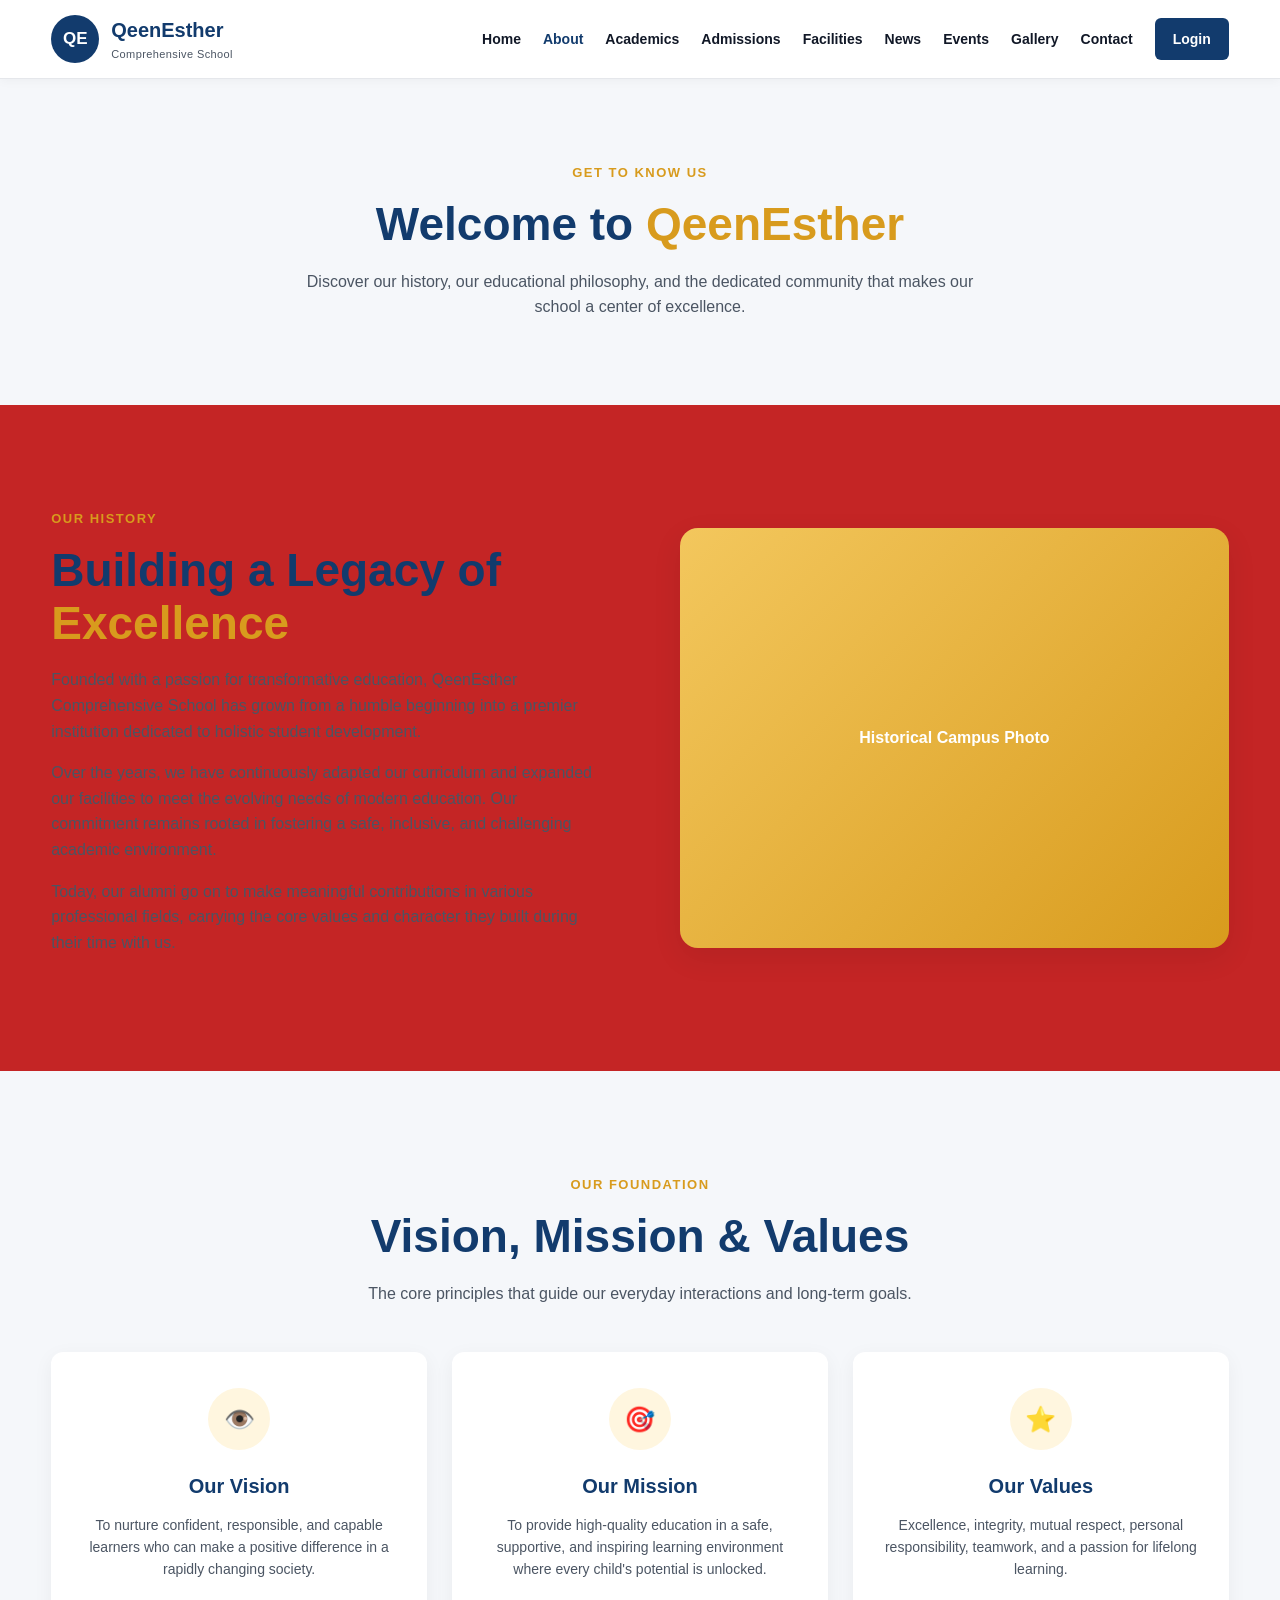
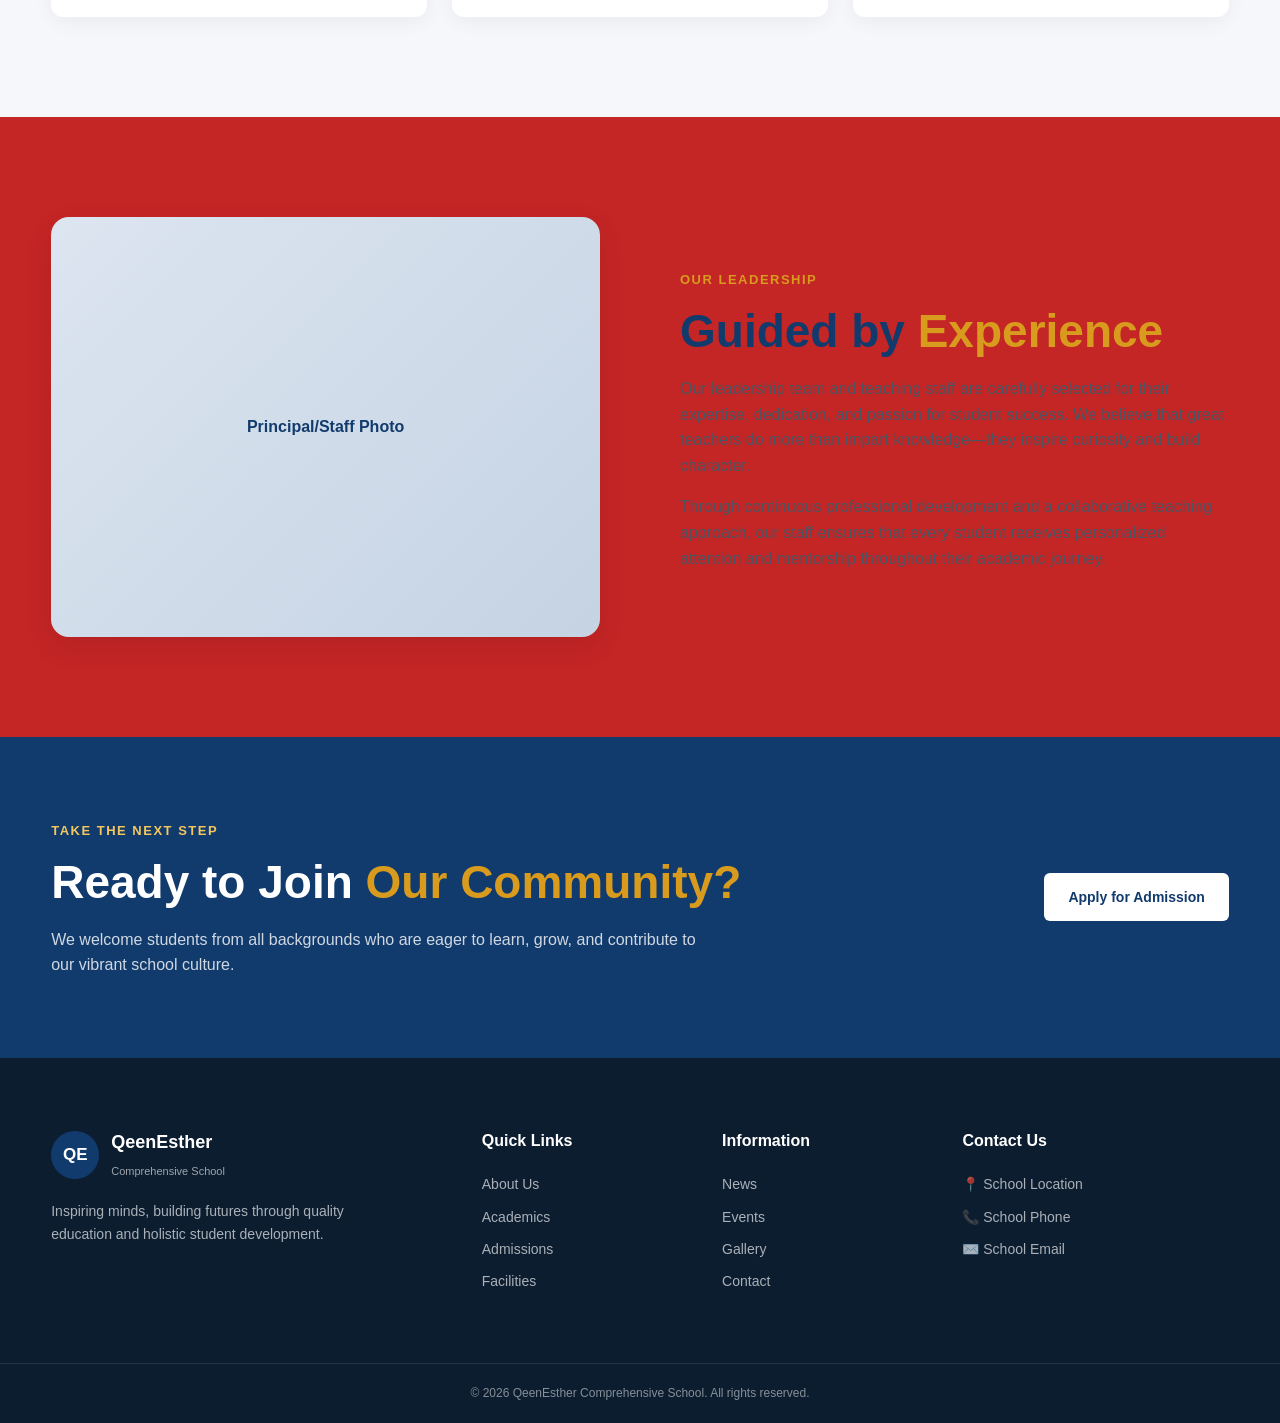
==== Client/about.html @ 9629a6c0 "My first paying project" ====
<!DOCTYPE html>
<html lang="en">
<head>
    <meta charset="UTF-8">
    <meta name="viewport" content="width=device-width, initial-scale=1.0">
    <meta name="description" content="About QeenEsther Comprehensive School - Learn about our history, mission, and core values.">
    
    <title>About Us - QueenEsther Comprehensive School</title>

    <!-- Connected using the correct relative path -->
    <link rel="stylesheet" href="../css/style.css">
</head>
<body>

    <!-- =========================
         HEADER / NAVIGATION
    ========================== -->
    <header class="site-header">
        <div class="container navbar">
            <a href="index.html" class="logo">
                <div class="logo-placeholder">QE</div>
                <div class="school-name">
                    <span>QeenEsther</span>
                    <small>Comprehensive School</small>
                </div>
            </a>

            <button class="menu-toggle" id="menuToggle" aria-label="Open navigation menu" aria-expanded="false">
                ☰
            </button>

            <nav class="nav-menu" id="navMenu">
                <a href="index.html">Home</a>
                <a href="about.html" class="active">About</a>
                <a href="academics.html">Academics</a>
                <a href="admissions.html">Admissions</a>
                <a href="facilities.html">Facilities</a>
                <a href="news.html">News</a>
                <a href="events.html">Events</a>
                <a href="gallery.html">Gallery</a>
                <a href="contact.html">Contact</a>
                <a href="#" class="login-button">Login</a>
            </nav>
        </div>
    </header>

    <!-- =========================
         MAIN CONTENT
    ========================== -->
    <main>

        <!-- PAGE HEADER -->
        <section class="section" style="background: var(--light); padding-top: 80px; padding-bottom: 40px;">
            <div class="container">
                <div class="section-heading center">
                    <span class="section-label">GET TO KNOW US</span>
                    <h2>
                        Welcome to <span>QeenEsther</span>
                    </h2>
                    <p>Discover our history, our educational philosophy, and the dedicated community that makes our school a center of excellence.</p>
                </div>
            </div>
        </section>

        <!-- OUR HISTORY -->
        <section class="section">
            <div class="container two-column">
                <div class="section-content">
                    <span class="section-label">OUR HISTORY</span>
                    <h2>
                        Building a Legacy of <span>Excellence</span>
                    </h2>
                    <p>
                        Founded with a passion for transformative education, QeenEsther Comprehensive School has grown from a humble beginning into a premier institution dedicated to holistic student development. 
                    </p>
                    <p>
                        Over the years, we have continuously adapted our curriculum and expanded our facilities to meet the evolving needs of modern education. Our commitment remains rooted in fostering a safe, inclusive, and challenging academic environment.
                    </p>
                    <p>
                        Today, our alumni go on to make meaningful contributions in various professional fields, carrying the core values and character they built during their time with us.
                    </p>
                </div>

                <div class="section-image">
                    <div class="image-placeholder large" style="background: linear-gradient(135deg, #f3c75d, #d89b1d); color: var(--white);">
                        <span>Historical Campus Photo</span>
                    </div>
                </div>
            </div>
        </section>

        <!-- VISION, MISSION & VALUES (Reused from index) -->
        <section class="section vision-section">
            <div class="container">
                <div class="section-heading center">
                    <span class="section-label">OUR FOUNDATION</span>
                    <h2>Vision, Mission & Values</h2>
                    <p>The core principles that guide our everyday interactions and long-term goals.</p>
                </div>

                <div class="values-grid">
                    <article class="value-card">
                        <div class="value-icon">👁️</div>
                        <h3>Our Vision</h3>
                        <p>To nurture confident, responsible, and capable learners who can make a positive difference in a rapidly changing society.</p>
                    </article>

                    <article class="value-card">
                        <div class="value-icon">🎯</div>
                        <h3>Our Mission</h3>
                        <p>To provide high-quality education in a safe, supportive, and inspiring learning environment where every child's potential is unlocked.</p>
                    </article>

                    <article class="value-card">
                        <div class="value-icon">⭐</div>
                        <h3>Our Values</h3>
                        <p>Excellence, integrity, mutual respect, personal responsibility, teamwork, and a passion for lifelong learning.</p>
                    </article>
                </div>
            </div>
        </section>

        <!-- LEADERSHIP / STAFF -->
        <section class="section">
            <div class="container two-column">
                <div class="section-image">
                    <div class="image-placeholder large">
                        <span>Principal/Staff Photo</span>
                    </div>
                </div>

                <div class="section-content">
                    <span class="section-label">OUR LEADERSHIP</span>
                    <h2>
                        Guided by <span>Experience</span>
                    </h2>
                    <p>
                        Our leadership team and teaching staff are carefully selected for their expertise, dedication, and passion for student success. We believe that great teachers do more than impart knowledge—they inspire curiosity and build character.
                    </p>
                    <p>
                        Through continuous professional development and a collaborative teaching approach, our staff ensures that every student receives personalized attention and mentorship throughout their academic journey.
                    </p>
                </div>
            </div>
        </section>

        <!-- CALL TO ACTION -->
        <section class="cta-section">
            <div class="container cta-content">
                <div>
                    <span class="section-label">TAKE THE NEXT STEP</span>
                    <h2>
                        Ready to Join <span>Our Community?</span>
                    </h2>
                    <p>
                        We welcome students from all backgrounds who are eager to learn, grow, and contribute to our vibrant school culture.
                    </p>
                </div>
                <a href="admissions.html" class="btn btn-light">
                    Apply for Admission
                </a>
            </div>
        </section>

    </main>

    <!-- =========================
         FOOTER
    ========================== -->
    <footer class="site-footer">
        <div class="container footer-grid">
            <div class="footer-about">
                <div class="footer-logo">
                    <div class="logo-placeholder">QE</div>
                    <div>
                        <strong>QeenEsther</strong>
                        <small>Comprehensive School</small>
                    </div>
                </div>
                <p>Inspiring minds, building futures through quality education and holistic student development.</p>
            </div>

            <div class="footer-column">
                <h3>Quick Links</h3>
                <a href="about.html">About Us</a>
                <a href="academics.html">Academics</a>
                <a href="admissions.html">Admissions</a>
                <a href="facilities.html">Facilities</a>
            </div>

            <div class="footer-column">
                <h3>Information</h3>
                <a href="news.html">News</a>
                <a href="events.html">Events</a>
                <a href="gallery.html">Gallery</a>
                <a href="contact.html">Contact</a>
            </div>

            <div class="footer-column">
                <h3>Contact Us</h3>
                <p>📍 School Location</p>
                <p>📞 School Phone</p>
                <p>✉️ School Email</p>
            </div>
        </div>

        <div class="footer-bottom">
            <div class="container">
                <p>© 2026 QeenEsther Comprehensive School. All rights reserved.</p>
            </div>
        </div>
    </footer>

    <!-- Connected using the correct relative path -->
    <script src="../js/main.js"></script>
</body>
</html>
---- css/style.css ----
/* =========================================
   QEENESTHER COMPREHENSIVE SCHOOL
   MAIN STYLESHEET
========================================= */


/* =========================================
   1. RESET & GLOBAL SETTINGS
========================================= */

* {
    margin: 0;
    padding: 0;
    box-sizing: border-box;
}

html {
    scroll-behavior: smooth;
}

body {
    font-family: Arial, Helvetica, sans-serif;
    line-height: 1.6;
    color: #1f2937;
    background: #c42525;
}

a {
    text-decoration: none;
    color: inherit;
}

img {
    max-width: 100%;
    display: block;
}

button {
    font: inherit;
}


/* =========================================
   2. DESIGN VARIABLES
========================================= */

:root {
    --primary: #123b6d;
    --primary-dark: #0b2a4d;
    --secondary: #d89b1d;
    --secondary-dark: #b47d0f;

    --dark: #111827;
    --text: #4b5563;
    --light: #f5f7fa;
    --white: #ffffff;
    --border: #e5e7eb;

    --container: 1180px;

    --shadow: 0 10px 30px rgba(0, 0, 0, 0.08);

    --radius: 12px;

    --transition: 0.3s ease;
}


/* =========================================
   3. REUSABLE CONTAINER
========================================= */

.container {
    width: min(92%, var(--container));
    margin: 0 auto;
}


/* =========================================
   4. HEADER
========================================= */

.site-header {
    position: sticky;
    top: 0;
    z-index: 1000;

    background: var(--white);

    border-bottom: 1px solid var(--border);

    box-shadow: 0 2px 10px rgba(0, 0, 0, 0.04);
}

.navbar {
    min-height: 78px;

    display: flex;
    align-items: center;
    justify-content: space-between;
    gap: 30px;
}


/* Logo */

.logo {
    display: flex;
    align-items: center;
    gap: 12px;

    flex-shrink: 0;
}

.logo-placeholder {
    width: 48px;
    height: 48px;

    display: flex;
    align-items: center;
    justify-content: center;

    background: var(--primary);
    color: var(--white);

    border-radius: 50%;

    font-weight: 700;
    font-size: 17px;
}

.school-name {
    display: flex;
    flex-direction: column;
}

.school-name span {
    color: var(--primary);

    font-size: 20px;
    font-weight: 800;
}

.school-name small {
    color: var(--text);

    font-size: 11px;
    letter-spacing: 0.4px;
}


/* Navigation */

.nav-menu {
    display: flex;
    align-items: center;
    gap: 22px;
}

.nav-menu a {
    color: var(--dark);

    font-size: 14px;
    font-weight: 600;

    transition: color var(--transition);
}

.nav-menu a:hover,
.nav-menu a.active {
    color: var(--primary);
}

.nav-menu .login-button {
    padding: 10px 18px;

    background: var(--primary);
    color: var(--white);

    border-radius: 6px;
}

.nav-menu .login-button:hover {
    background: var(--primary-dark);
    color: var(--white);
}


/* Mobile menu button */

.menu-toggle {
    display: none;

    border: none;
    background: transparent;

    color: var(--primary);

    font-size: 28px;

    cursor: pointer;
}


/* =========================================
   5. HERO SECTION
========================================= */

.hero {
    min-height: 650px;

    display: flex;
    align-items: center;

    background:
        linear-gradient(
            90deg,
            #f4f7fb 0%,
            #f4f7fb 55%,
            #e9eff7 100%
        );
}

.hero-content {
    display: grid;
    grid-template-columns: 1fr 1fr;

    align-items: center;

    gap: 70px;

    padding: 80px 0;
}

.hero-text {
    max-width: 620px;
}

.hero-label,
.section-label {
    display: inline-block;

    margin-bottom: 14px;

    color: var(--secondary);

    font-size: 13px;
    font-weight: 800;

    letter-spacing: 1.5px;
}

.hero h1 {
    margin-bottom: 22px;

    color: var(--primary);

    font-size: clamp(42px, 5vw, 68px);
    line-height: 1.05;

    letter-spacing: -1.5px;
}

.hero h1 span,
.section-content h2 span,
.section-heading h2 span,
.cta-content h2 span {
    color: var(--secondary);
}

.hero p {
    max-width: 570px;

    margin-bottom: 32px;

    color: var(--text);

    font-size: 18px;
}


/* Hero buttons */

.hero-buttons {
    display: flex;
    flex-wrap: wrap;
    gap: 14px;
}

.btn {
    display: inline-flex;

    align-items: center;
    justify-content: center;

    min-height: 48px;

    padding: 0 24px;

    border-radius: 6px;

    font-size: 14px;
    font-weight: 700;

    transition:
        transform var(--transition),
        background var(--transition);
}

.btn:hover {
    transform: translateY(-2px);
}

.btn-primary {
    background: var(--primary);
    color: var(--white);
}

.btn-primary:hover {
    background: var(--primary-dark);
}

.btn-secondary {
    background: var(--white);
    color: var(--primary);

    border: 1px solid var(--primary);
}

.btn-secondary:hover {
    background: var(--primary);
    color: var(--white);
}

.btn-light {
    background: var(--white);
    color: var(--primary);
}

.btn-light:hover {
    background: #f0f0f0;
}


/* Hero image */

.hero-image {
    display: flex;
    justify-content: center;
}

.image-placeholder {
    width: 100%;
    min-height: 430px;

    display: flex;
    align-items: center;
    justify-content: center;

    background:
        linear-gradient(
            135deg,
            #dce5f0,
            #c5d3e3
        );

    border-radius: 18px;

    color: var(--primary);

    font-weight: 700;

    box-shadow: var(--shadow);
}

.image-placeholder.large {
    min-height: 420px;
}


/* =========================================
   6. QUICK INFORMATION
========================================= */

.quick-info {
    position: relative;

    margin-top: -40px;

    z-index: 5;
}

.quick-info-grid {
    display: grid;
    grid-template-columns: repeat(3, 1fr);

    background: var(--white);

    border-radius: var(--radius);

    box-shadow: var(--shadow);

    overflow: hidden;
}

.info-card {
    display: flex;
    align-items: center;

    gap: 16px;

    padding: 28px;

    border-right: 1px solid var(--border);
}

.info-card:last-child {
    border-right: none;
}

.info-icon {
    width: 52px;
    height: 52px;

    flex-shrink: 0;

    display: flex;
    align-items: center;
    justify-content: center;

    background: #edf3fa;

    border-radius: 50%;

    font-size: 22px;
}

.info-card h3 {
    margin-bottom: 4px;

    color: var(--primary);

    font-size: 16px;
}

.info-card p {
    color: var(--text);

    font-size: 13px;
}


/* =========================================
   7. GENERAL SECTIONS
========================================= */

.section {
    padding: 100px 0;
}

.two-column {
    display: grid;

    grid-template-columns: 1fr 1fr;

    align-items: center;

    gap: 80px;
}

.section-content h2,
.section-heading h2,
.cta-content h2 {
    margin-bottom: 18px;

    color: var(--primary);

    font-size: clamp(32px, 4vw, 46px);

    line-height: 1.15;
}

.section-content p,
.section-heading p {
    margin-bottom: 16px;

    color: var(--text);

    font-size: 16px;
}

.text-link {
    display: inline-block;

    margin-top: 12px;

    color: var(--primary);

    font-size: 14px;
    font-weight: 800;

    transition: color var(--transition);
}

.text-link:hover {
    color: var(--secondary);
}


/* =========================================
   8. VISION / MISSION
========================================= */

.vision-section {
    background: var(--light);
}

.section-heading {
    margin-bottom: 45px;
}

.section-heading.center {
    max-width: 700px;

    margin-left: auto;
    margin-right: auto;

    text-align: center;
}

.values-grid {
    display: grid;

    grid-template-columns: repeat(3, 1fr);

    gap: 25px;
}

.value-card {
    padding: 36px 30px;

    background: var(--white);

    border-radius: var(--radius);

    box-shadow: 0 5px 20px rgba(0, 0, 0, 0.05);

    text-align: center;

    transition:
        transform var(--transition),
        box-shadow var(--transition);
}

.value-card:hover {
    transform: translateY(-6px);

    box-shadow: var(--shadow);
}

.value-icon {
    width: 62px;
    height: 62px;

    margin: 0 auto 20px;

    display: flex;
    align-items: center;
    justify-content: center;

    background: #fff6df;

    border-radius: 50%;

    font-size: 25px;
}

.value-card h3 {
    margin-bottom: 12px;

    color: var(--primary);

    font-size: 20px;
}

.value-card p {
    color: var(--text);

    font-size: 14px;
}


/* =========================================
   9. ACADEMICS
========================================= */

.academics-preview {
    background: var(--white);
}

.program-grid {
    display: grid;

    grid-template-columns: repeat(3, 1fr);

    gap: 25px;
}

.program-card {
    position: relative;

    padding: 35px 30px;

    background: var(--white);

    border: 1px solid var(--border);

    border-radius: var(--radius);

    transition:
        transform var(--transition),
        box-shadow var(--transition);
}

.program-card:hover {
    transform: translateY(-5px);

    box-shadow: var(--shadow);
}

.program-number {
    margin-bottom: 25px;

    color: var(--secondary);

    font-size: 14px;
    font-weight: 800;
}

.program-card h3 {
    margin-bottom: 12px;

    color: var(--primary);

    font-size: 20px;
}

.program-card p {
    margin-bottom: 20px;

    color: var(--text);

    font-size: 14px;
}

.program-card a,
.news-card a {
    color: var(--primary);

    font-size: 14px;
    font-weight: 800;
}

.program-card a:hover,
.news-card a:hover {
    color: var(--secondary);
}


/* =========================================
   10. NEWS
========================================= */

.news-section {
    background: var(--light);
}

.split-heading {
    display: flex;

    align-items: flex-end;
    justify-content: space-between;

    gap: 30px;
}

.news-grid {
    display: grid;

    grid-template-columns: repeat(2, 1fr);

    gap: 30px;
}

.news-card {
    background: var(--white);

    border-radius: var(--radius);

    overflow: hidden;

    box-shadow: 0 5px 20px rgba(0, 0, 0, 0.04);
}

.news-image {
    min-height: 220px;

    display: flex;
    align-items: center;
    justify-content: center;

    background:
        linear-gradient(
            135deg,
            #dce5f0,
            #c5d3e3
        );

    color: var(--primary);

    font-weight: 700;
}

.news-content {
    padding: 28px;
}

.news-date {
    color: var(--secondary);

    font-size: 11px;
    font-weight: 800;

    letter-spacing: 1px;
}

.news-content h3 {
    margin: 10px 0;

    color: var(--primary);

    font-size: 22px;
}

.news-content p {
    margin-bottom: 18px;

    color: var(--text);

    font-size: 14px;
}


/* =========================================
   11. CALL TO ACTION
========================================= */

.cta-section {
    padding: 80px 0;

    background: var(--primary);

    color: var(--white);
}

.cta-content {
    display: flex;

    align-items: center;
    justify-content: space-between;

    gap: 40px;
}

.cta-content .section-label {
    color: #f3c75d;
}

.cta-content h2 {
    color: var(--white);
}

.cta-content p {
    max-width: 650px;

    color: rgba(255, 255, 255, 0.8);
}


/* =========================================
   12. FOOTER
========================================= */

.site-footer {
    background: #0c1d30;

    color: var(--white);
}

.footer-grid {
    display: grid;

    grid-template-columns: 2fr 1fr 1fr 1.4fr;

    gap: 50px;

    padding: 70px 0;
}

.footer-logo {
    display: flex;

    align-items: center;

    gap: 12px;

    margin-bottom: 18px;
}

.footer-logo strong {
    display: block;

    font-size: 18px;
}

.footer-logo small {
    color: rgba(255, 255, 255, 0.6);

    font-size: 11px;
}

.footer-about p {
    max-width: 350px;

    color: rgba(255, 255, 255, 0.65);

    font-size: 14px;
}

.footer-column {
    display: flex;

    flex-direction: column;

    gap: 10px;
}

.footer-column h3 {
    margin-bottom: 10px;

    font-size: 16px;
}

.footer-column a,
.footer-column p {
    color: rgba(255, 255, 255, 0.65);

    font-size: 14px;
}

.footer-column a:hover {
    color: var(--secondary);
}

.footer-bottom {
    padding: 20px 0;

    border-top: 1px solid rgba(255, 255, 255, 0.1);
}

.footer-bottom p {
    color: rgba(255, 255, 255, 0.5);

    font-size: 12px;

    text-align: center;
}


/* =========================================
   13. TABLET
========================================= */

@media (max-width: 1000px) {

    .nav-menu {
        gap: 14px;
    }

    .nav-menu a {
        font-size: 13px;
    }

    .hero-content {
        gap: 40px;
    }

    .two-column {
        gap: 45px;
    }

    .footer-grid {
        grid-template-columns: 1fr 1fr;
    }
}


/* =========================================
   14. MOBILE NAVIGATION
========================================= */

@media (max-width: 800px) {

    .menu-toggle {
        display: block;
    }

    .nav-menu {
        position: absolute;

        top: 78px;
        left: 0;
        right: 0;

        display: none;

        flex-direction: column;
        align-items: stretch;

        padding: 20px;

        background: var(--white);

        border-top: 1px solid var(--border);

        box-shadow: var(--shadow);
    }

    .nav-menu.open {
        display: flex;
    }

    .nav-menu a {
        padding: 10px 5px;
    }

    .nav-menu .login-button {
        text-align: center;
    }

    .hero-content {
        grid-template-columns: 1fr;

        padding: 60px 0;
    }

    .hero {
        min-height: auto;
    }

    .hero-image {
        order: -1;
    }

    .image-placeholder {
        min-height: 300px;
    }

    .quick-info {
        margin-top: 0;

        padding: 20px 0;
    }

    .quick-info-grid {
        grid-template-columns: 1fr;
    }

    .info-card {
        border-right: none;

        border-bottom: 1px solid var(--border);
    }

    .info-card:last-child {
        border-bottom: none;
    }

    .two-column {
        grid-template-columns: 1fr;
    }

    .section-image {
        order: -1;
    }

    .values-grid,
    .program-grid {
        grid-template-columns: 1fr;
    }

    .news-grid {
        grid-template-columns: 1fr;
    }

    .split-heading {
        align-items: flex-start;

        flex-direction: column;
    }

    .cta-content {
        flex-direction: column;

        align-items: flex-start;
    }
}


/* =========================================
   15. SMALL PHONES
========================================= */

@media (max-width: 500px) {

    .navbar {
        min-height: 70px;
    }

    .school-name span {
        font-size: 17px;
    }

    .school-name small {
        font-size: 9px;
    }

    .logo-placeholder {
        width: 42px;
        height: 42px;
    }

    .hero h1 {
        font-size: 40px;
    }

    .hero p {
        font-size: 16px;
    }

    .hero-buttons {
        flex-direction: column;
    }

    .btn {
        width: 100%;
    }

    .section {
        padding: 70px 0;
    }

    .footer-grid {
        grid-template-columns: 1fr;
    }
}
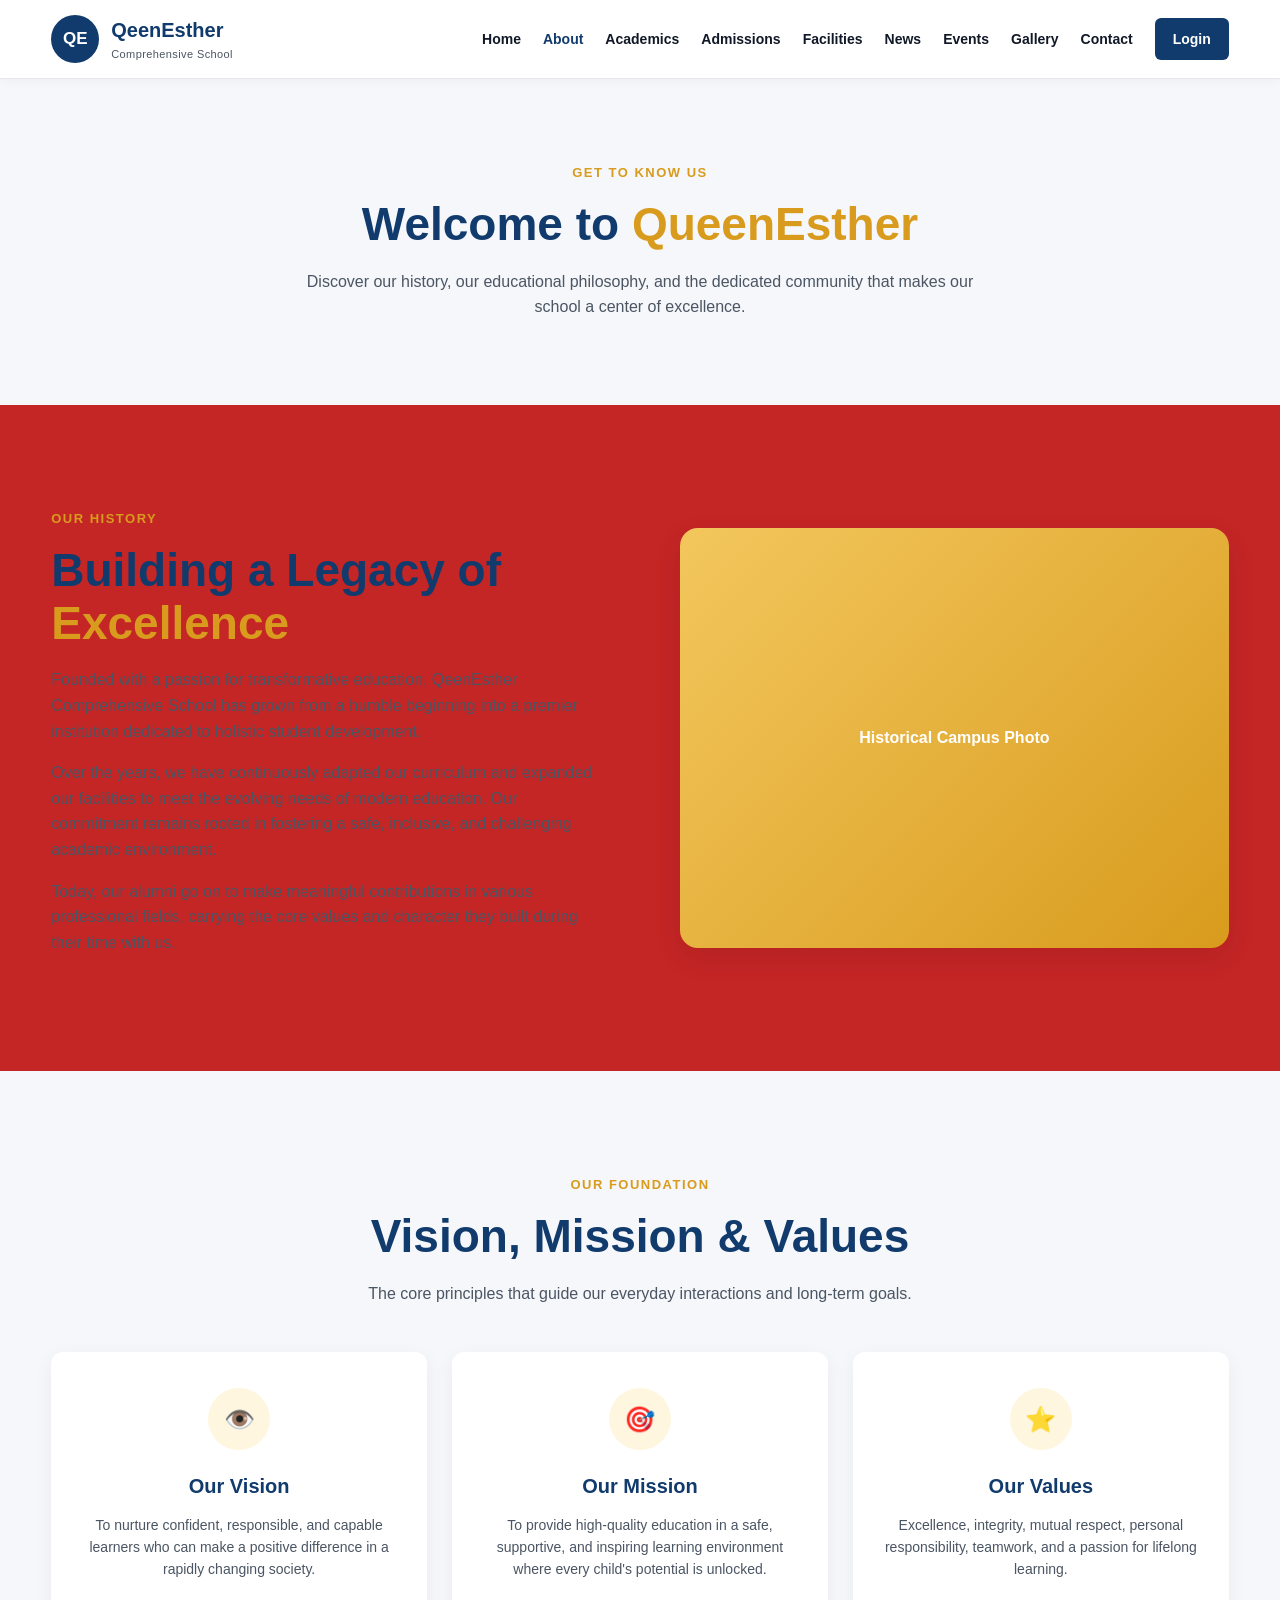
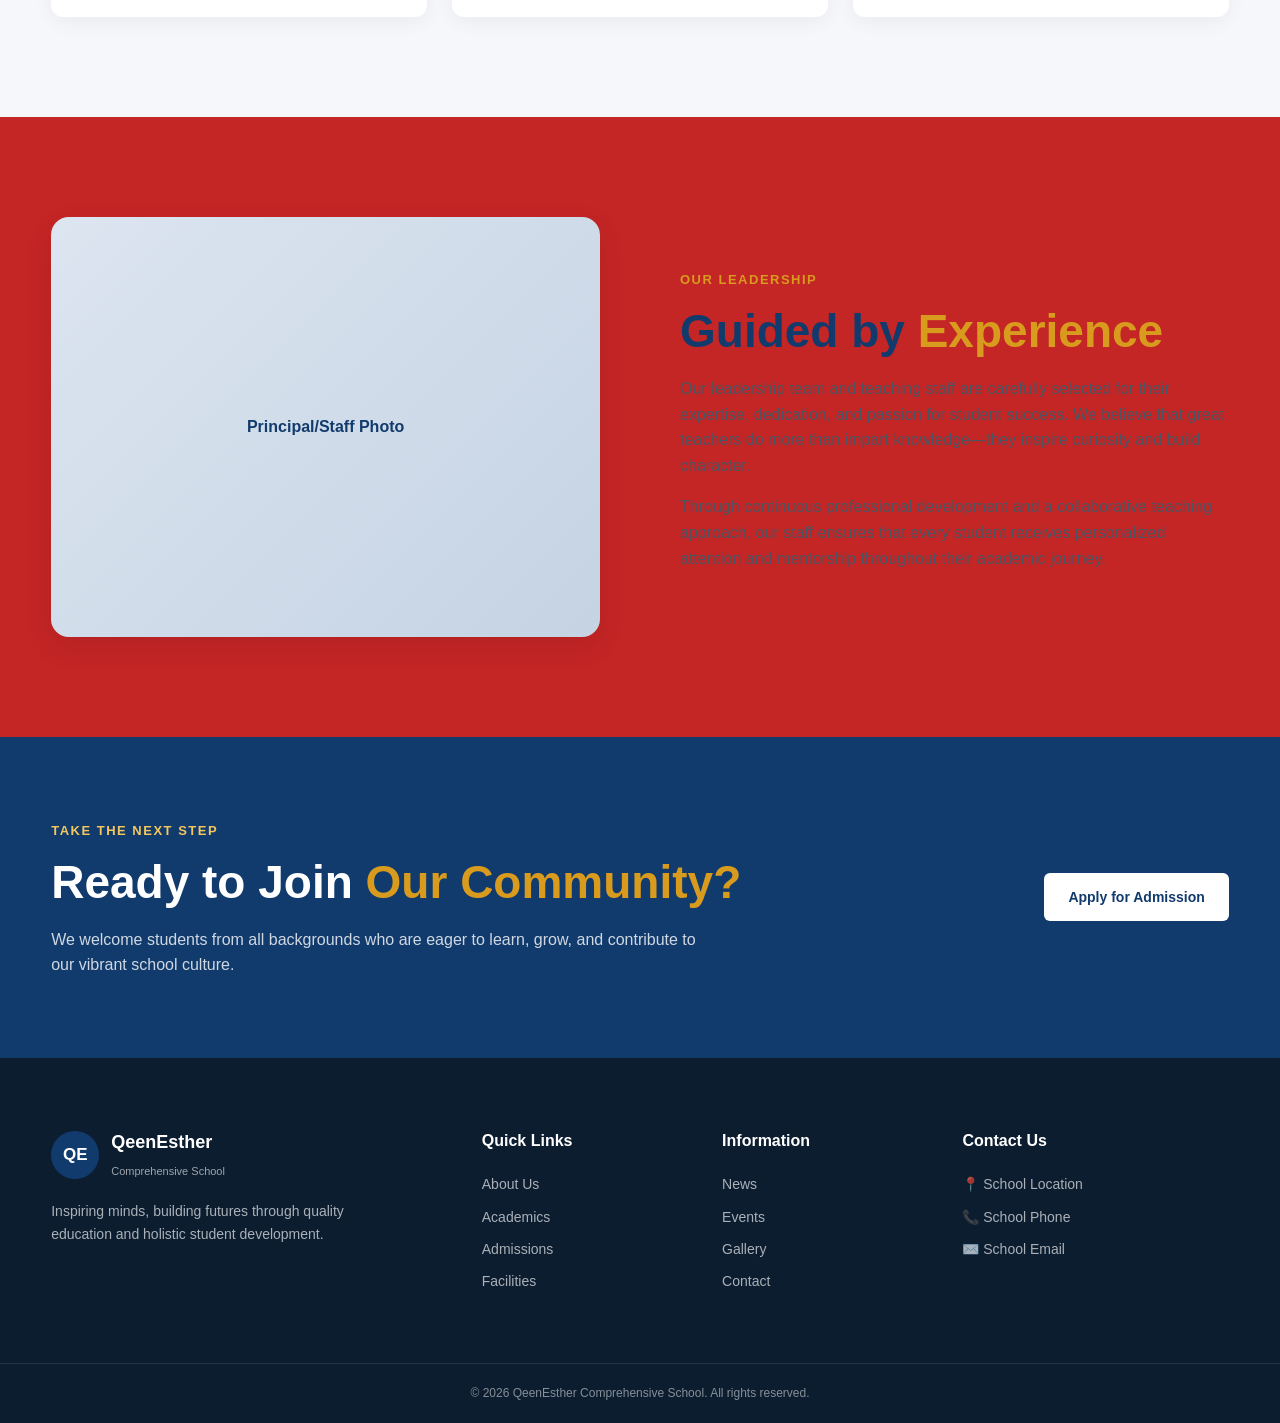
==== commit a6aa6421: "changed spelling of queen esther" ====
--- a/Client/about.html
+++ b/Client/about.html
@@ -55,7 +55,7 @@
                 <div class="section-heading center">
                     <span class="section-label">GET TO KNOW US</span>
                     <h2>
-                        Welcome to <span>QeenEsther</span>
+                        Welcome to <span>QueenEsther</span>
                     </h2>
                     <p>Discover our history, our educational philosophy, and the dedicated community that makes our school a center of excellence.</p>
                 </div>
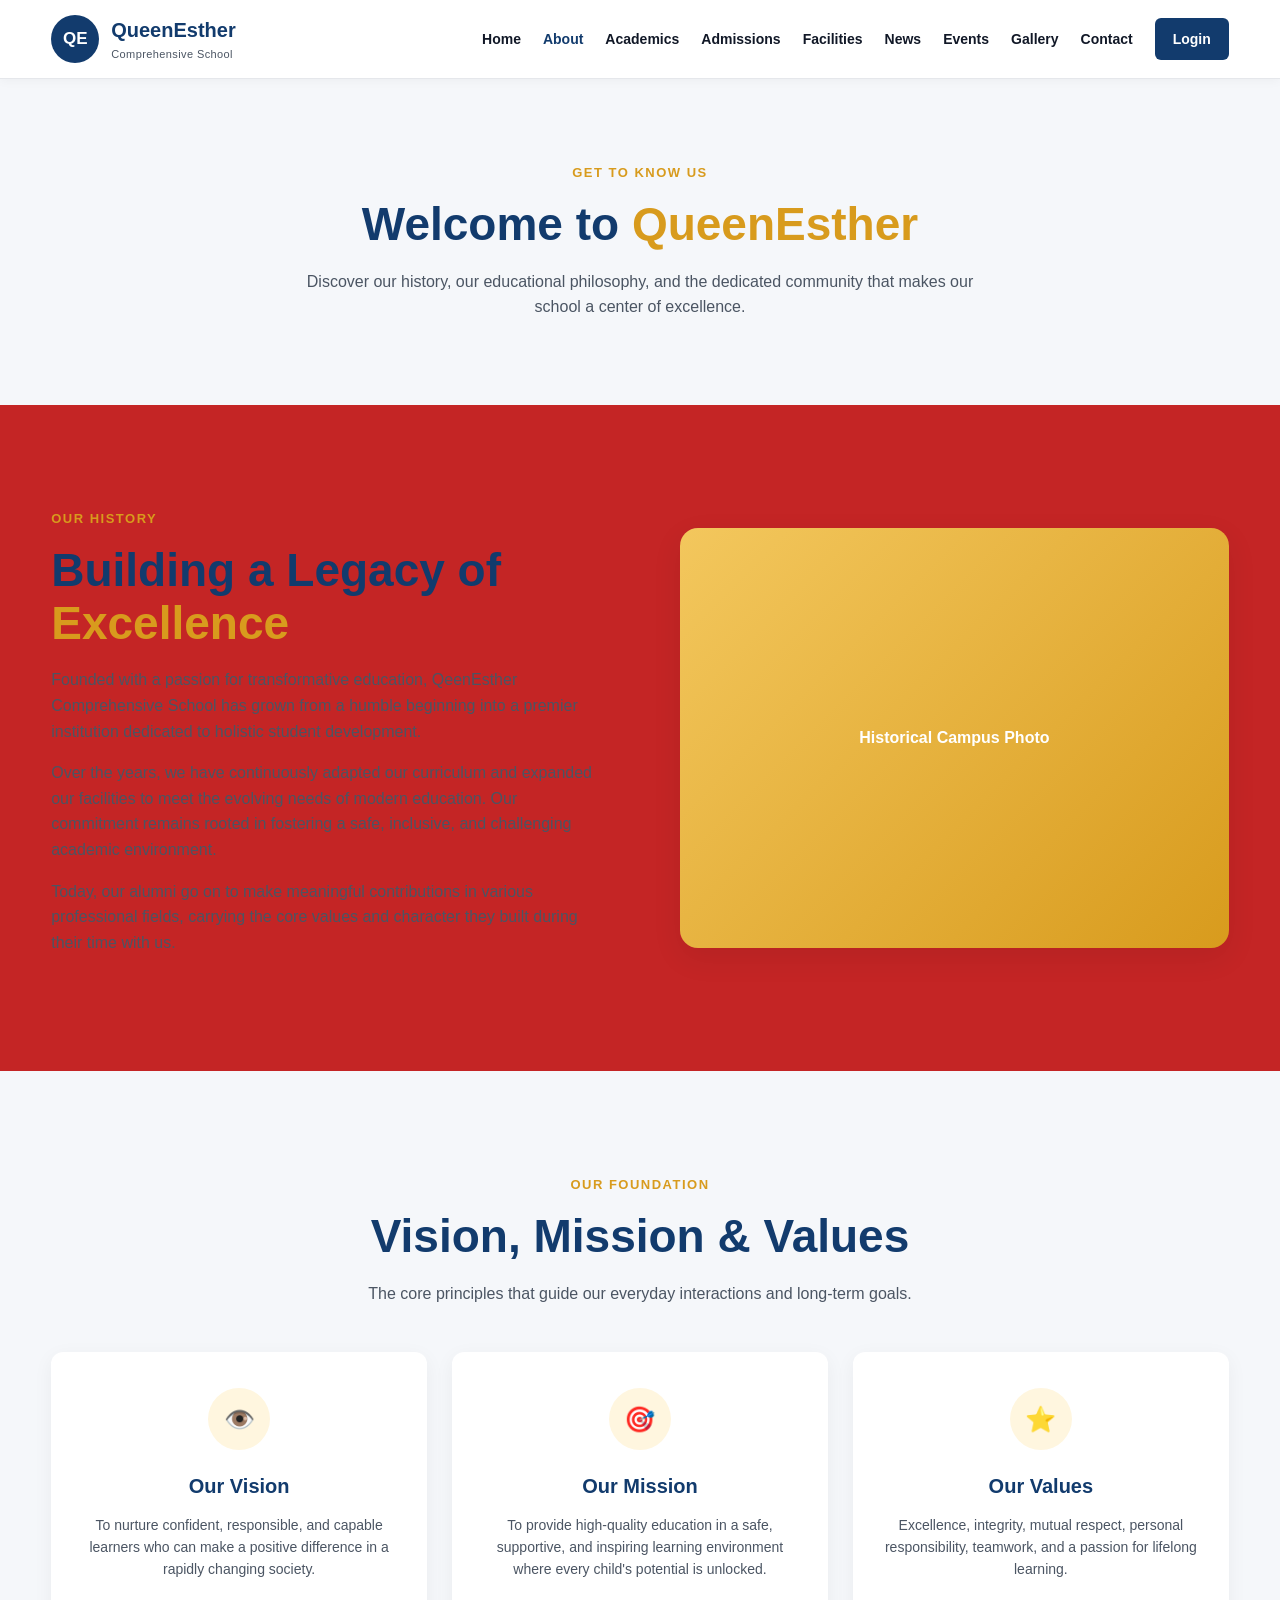
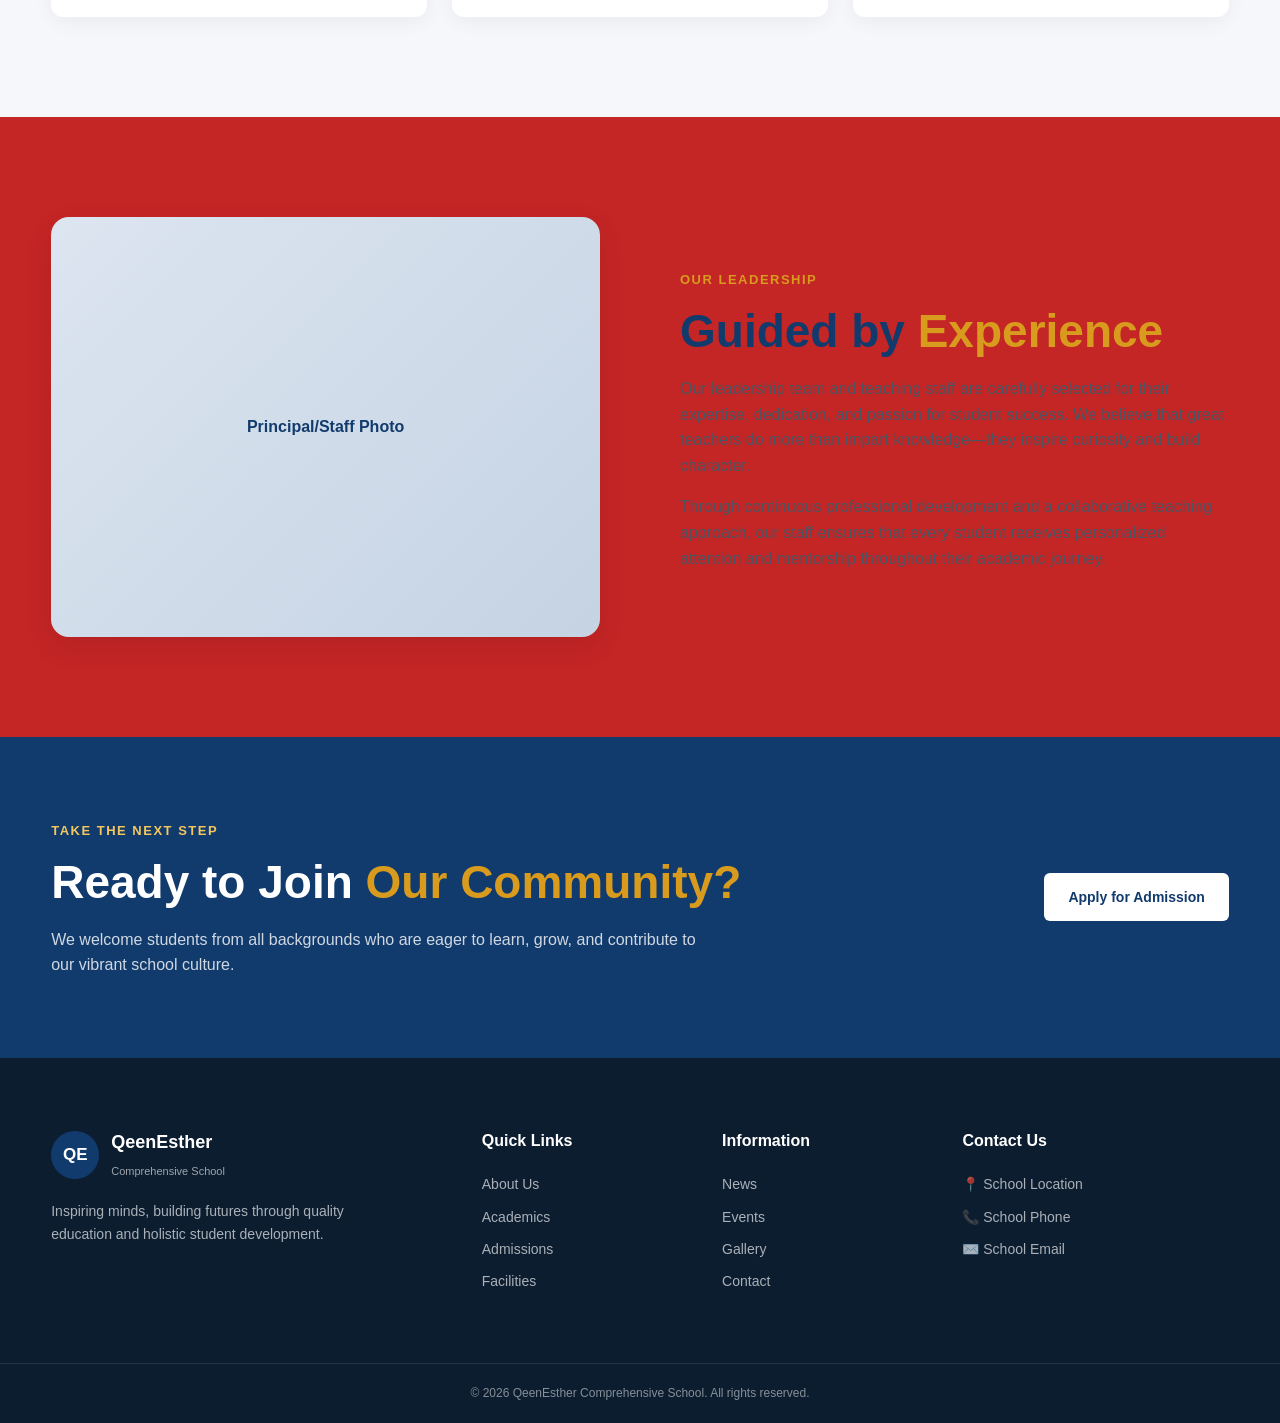
==== commit 45fe25ce: "queen spelling" ====
--- a/Client/about.html
+++ b/Client/about.html
@@ -20,7 +20,7 @@
             <a href="index.html" class="logo">
                 <div class="logo-placeholder">QE</div>
                 <div class="school-name">
-                    <span>QeenEsther</span>
+                    <span>QueenEsther</span>
                     <small>Comprehensive School</small>
                 </div>
             </a>
